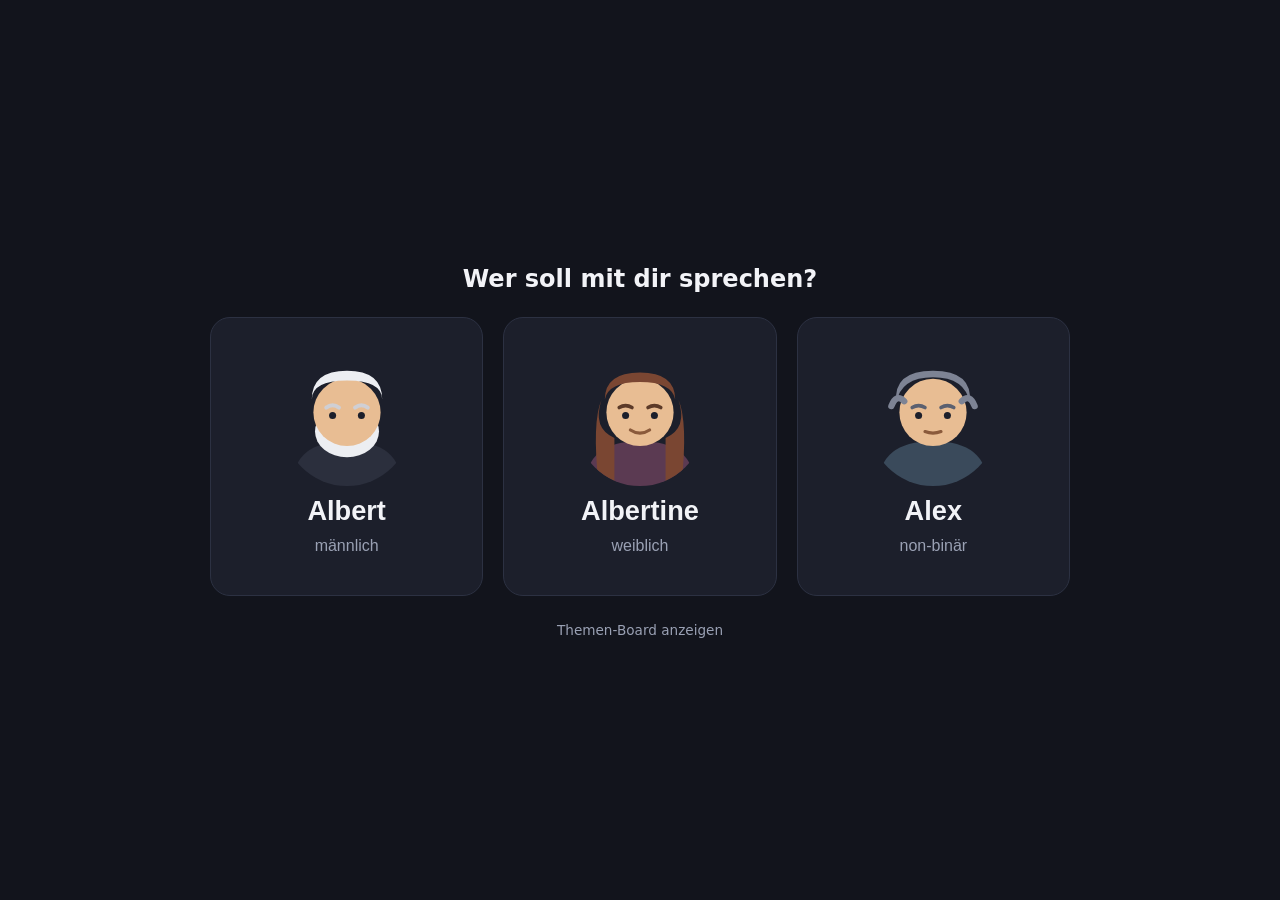
==== static/index.html @ 9870386e "Sichtbaren Audio-Chunk-Zaehler hinzufuegen, doppelte Antwort-Erzeugung verhindert Auf dem Screenshot" ====
<!DOCTYPE html>
<html lang="de">
<head>
<meta charset="UTF-8" />
<meta name="viewport" content="width=device-width, initial-scale=1" />
<title>Albert</title>
<link rel="stylesheet" href="style.css" />
</head>
<body>
  <main id="app">
    <section id="persona-select">
      <h1>Wer soll mit dir sprechen?</h1>
      <div class="persona-grid">
        <button class="persona-card" data-persona="albert">
          <svg viewBox="0 0 80 80" class="persona-avatar" aria-hidden="true">
            <path d="M6 80 Q6 52 40 52 Q74 52 74 80 Z" fill="#2b2f3d"/>
            <ellipse cx="40" cy="46" rx="20" ry="16" fill="#eceef2"/>
            <circle cx="40" cy="34" r="21" fill="#e8bd93"/>
            <path d="M18 26 Q18 8 40 8 Q62 8 62 26 Q62 14 40 14 Q18 14 18 26 Z" fill="#eceef2"/>
            <path d="M27 31 q4 -3 8 0" stroke="#cfcfd4" stroke-width="2.4" fill="none" stroke-linecap="round"/>
            <path d="M45 31 q4 -3 8 0" stroke="#cfcfd4" stroke-width="2.4" fill="none" stroke-linecap="round"/>
            <circle cx="31" cy="36" r="2.2" fill="#1c1f2b"/>
            <circle cx="49" cy="36" r="2.2" fill="#1c1f2b"/>
          </svg>
          <span class="persona-name">Albert</span>
          <span class="persona-label">männlich</span>
        </button>
        <button class="persona-card" data-persona="albertine">
          <svg viewBox="0 0 80 80" class="persona-avatar" aria-hidden="true">
            <path d="M6 80 Q6 52 40 52 Q74 52 74 80 Z" fill="#5b3a52"/>
            <path d="M14 78 Q10 40 16 26 Q10 44 24 50 L24 78 Z" fill="#7a4632"/>
            <path d="M66 78 Q70 40 64 26 Q70 44 56 50 L56 78 Z" fill="#7a4632"/>
            <circle cx="40" cy="34" r="21" fill="#e8bd93"/>
            <path d="M18 26 Q18 9 40 9 Q62 9 62 26 Q60 15 40 15 Q20 15 18 26 Z" fill="#7a4632"/>
            <path d="M27 31 q4 -2.5 8 0" stroke="#5c3a28" stroke-width="2.2" fill="none" stroke-linecap="round"/>
            <path d="M45 31 q4 -2.5 8 0" stroke="#5c3a28" stroke-width="2.2" fill="none" stroke-linecap="round"/>
            <circle cx="31" cy="36" r="2.2" fill="#1c1f2b"/>
            <circle cx="49" cy="36" r="2.2" fill="#1c1f2b"/>
            <path d="M34 45 Q40 49 46 45" stroke="#8a5a3b" stroke-width="2" fill="none" stroke-linecap="round"/>
          </svg>
          <span class="persona-name">Albertine</span>
          <span class="persona-label">weiblich</span>
        </button>
        <button class="persona-card" data-persona="alex">
          <svg viewBox="0 0 80 80" class="persona-avatar" aria-hidden="true">
            <path d="M6 80 Q6 52 40 52 Q74 52 74 80 Z" fill="#3a4a5b"/>
            <circle cx="40" cy="34" r="21" fill="#e8bd93"/>
            <path d="M17 28 Q15 8 40 8 Q65 8 63 28 Q60 12 40 12 Q20 12 17 28 Z" fill="#7d8394"/>
            <path d="M14 30 Q17 22 22 27" fill="none" stroke="#7d8394" stroke-width="4" stroke-linecap="round"/>
            <path d="M66 30 Q63 22 58 27" fill="none" stroke="#7d8394" stroke-width="4" stroke-linecap="round"/>
            <path d="M27 31 q4 -2.5 8 0" stroke="#5b6070" stroke-width="2.2" fill="none" stroke-linecap="round"/>
            <path d="M45 31 q4 -2.5 8 0" stroke="#5b6070" stroke-width="2.2" fill="none" stroke-linecap="round"/>
            <circle cx="31" cy="36" r="2.2" fill="#1c1f2b"/>
            <circle cx="49" cy="36" r="2.2" fill="#1c1f2b"/>
            <path d="M35 46 Q40 48 45 46" stroke="#8a5a3b" stroke-width="2" fill="none" stroke-linecap="round"/>
          </svg>
          <span class="persona-name">Alex</span>
          <span class="persona-label">non-binär</span>
        </button>
      </div>
      <p class="debug-link">
        <a href="/board.html">Themen-Board anzeigen</a>
      </p>
    </section>

    <section id="conversation" hidden>
      <button id="back-button" type="button">&larr; Person wechseln</button>
      <h1 id="persona-heading"></h1>

      <div id="status-badge" class="status status-inactive">
        <span class="dot"></span>
        <span id="status-text">Inaktiv</span>
      </div>

      <button id="toggle-button" class="toggle-button toggle-start" type="button">Start</button>

      <p id="mic-warning" class="mic-warning" hidden>
        Kein Mikrofonzugriff — Sprechen ist nicht möglich.
      </p>
      <div id="mic-indicator" class="mic-indicator" hidden>&#127908; hört zu ...</div>
      <div id="audio-debug" class="audio-debug" hidden></div>

      <div id="chat-log" class="chat-log"></div>
    </section>
  </main>
  <footer id="version-footer" class="version-footer"></footer>
  <script src="app.js"></script>
  <script>
    fetch("/api/version")
      .then((r) => r.json())
      .then((d) => { document.getElementById("version-footer").textContent = d.version; })
      .catch(() => {});
  </script>
</body>
</html>
---- static/style.css ----
:root {
  color-scheme: light dark;
  --bg: #12141c;
  --card-bg: #1c1f2b;
  --card-border: #2c3142;
  --text: #f2f3f7;
  --muted: #9aa1b4;
  --accent: #6c8cff;
  --green: #3ddc84;
  --red: #ff6767;
  --amber: #ffc247;
}

* {
  box-sizing: border-box;
}

body {
  margin: 0;
  min-height: 100vh;
  display: flex;
  align-items: center;
  justify-content: center;
  background: var(--bg);
  color: var(--text);
  font-family: "Segoe UI", system-ui, sans-serif;
  padding: 2rem 1rem;
}

#app {
  width: 100%;
  max-width: 860px;
}

h1 {
  text-align: center;
  font-weight: 600;
  margin-bottom: 1.5rem;
}

.persona-grid {
  display: grid;
  grid-template-columns: repeat(auto-fit, minmax(220px, 1fr));
  gap: 1.25rem;
}

.debug-link {
  text-align: center;
  margin-top: 1.5rem;
}

.debug-link a {
  color: var(--muted);
  font-size: 0.85rem;
  text-decoration: none;
}

.debug-link a:hover {
  color: var(--text);
}

.version-footer {
  position: fixed;
  bottom: 0.5rem;
  right: 0.75rem;
  font-size: 0.75rem;
  color: var(--muted);
  opacity: 0.55;
  font-family: monospace;
  pointer-events: none;
}

.persona-card {
  background: var(--card-bg);
  border: 1px solid var(--card-border);
  border-radius: 20px;
  padding: 2.5rem 1.5rem;
  color: var(--text);
  cursor: pointer;
  display: flex;
  flex-direction: column;
  align-items: center;
  gap: 0.6rem;
  font-size: 1.1rem;
  transition: transform 0.15s ease, border-color 0.15s ease;
}

.persona-card:hover,
.persona-card:focus-visible {
  transform: translateY(-2px);
  border-color: var(--accent);
}

.persona-avatar {
  width: 128px;
  height: 128px;
  border-radius: 50%;
  overflow: hidden;
  object-fit: cover;
}

.persona-name {
  font-size: 1.7rem;
  font-weight: 600;
}

.persona-label {
  color: var(--muted);
  font-size: 1rem;
}

#conversation {
  background: var(--card-bg);
  border: 1px solid var(--card-border);
  border-radius: 16px;
  padding: 2rem;
  text-align: center;
}

#back-button {
  background: none;
  border: none;
  color: var(--muted);
  cursor: pointer;
  font-size: 0.95rem;
  padding: 0;
  margin-bottom: 1rem;
}

#back-button:hover {
  color: var(--text);
}

.status {
  display: inline-flex;
  align-items: center;
  gap: 0.5rem;
  padding: 0.4rem 0.9rem;
  border-radius: 999px;
  background: rgba(255, 255, 255, 0.06);
  margin: 0.5rem 0 1rem;
  font-size: 0.9rem;
}

.status .dot {
  width: 0.6rem;
  height: 0.6rem;
  border-radius: 50%;
  background: var(--amber);
}

.status-connecting .dot {
  background: var(--amber);
}

.status-active .dot {
  background: var(--green);
  box-shadow: 0 0 8px var(--green);
}

.status-error .dot {
  background: var(--red);
}

.status-inactive .dot {
  background: var(--muted);
}

.toggle-button {
  display: block;
  margin: 0 auto 1rem;
  border: none;
  border-radius: 999px;
  padding: 0.6rem 2rem;
  font-size: 1rem;
  font-weight: 600;
  cursor: pointer;
  color: #0b0d13;
  transition: filter 0.15s ease;
}

.toggle-button:hover {
  filter: brightness(1.1);
}

.toggle-start {
  background: var(--green);
}

.toggle-stop {
  background: var(--red);
  color: #1a0b0b;
}

.hint {
  color: var(--muted);
  margin: 0.25rem 0;
}

.mic-warning {
  color: var(--red);
  font-size: 0.9rem;
}

.mic-indicator {
  margin-top: 0.75rem;
  font-size: 1rem;
}

.audio-debug {
  margin-top: 0.4rem;
  font-size: 0.78rem;
  color: var(--muted);
  font-family: monospace;
}

.chat-log {
  margin-top: 1.5rem;
  min-height: 3rem;
  max-height: 360px;
  overflow-y: auto;
  text-align: left;
  display: flex;
  flex-direction: column;
  gap: 0.6rem;
}

.message {
  max-width: 80%;
  padding: 0.55rem 0.9rem;
  border-radius: 14px;
  line-height: 1.4;
  white-space: pre-wrap;
  font-size: 0.95rem;
}

.message-assistant {
  align-self: flex-start;
  background: rgba(255, 255, 255, 0.06);
  color: var(--text);
  border-bottom-left-radius: 4px;
}

.message-user {
  align-self: flex-end;
  background: var(--accent);
  color: #0b0d13;
  border-bottom-right-radius: 4px;
}

.entry-notice {
  align-self: center;
  max-width: 95%;
  background: rgba(61, 220, 132, 0.12);
  border: 1px solid rgba(61, 220, 132, 0.35);
  color: var(--green);
  font-size: 0.82rem;
  padding: 0.5rem 0.9rem;
  border-radius: 14px;
  text-align: center;
}

.print-link {
  align-self: center;
  display: inline-block;
  max-width: 95%;
  background: rgba(61, 220, 132, 0.12);
  border: 1px solid rgba(61, 220, 132, 0.35);
  color: var(--green);
  font-weight: 600;
  font-size: 0.9rem;
  padding: 0.5rem 1rem;
  border-radius: 999px;
  text-align: center;
  text-decoration: none;
}

.print-link:hover {
  filter: brightness(1.15);
}
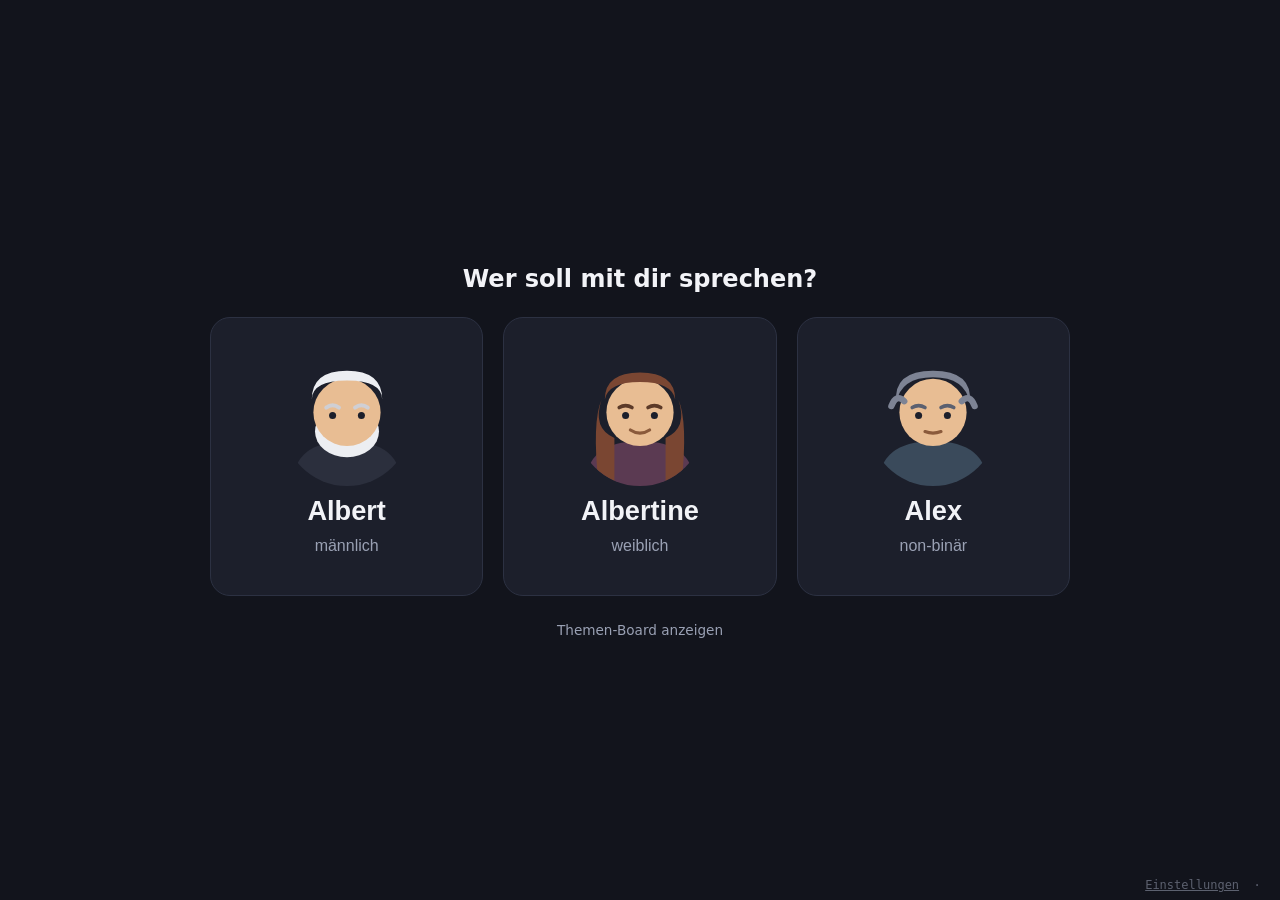
==== commit afa41264: "Einstellungsseite: sichtbare Personen und Sprachsteuerungs-Modus waehlbar Neue Seite /setup.html (ve" ====
--- a/static/index.html
+++ b/static/index.html
@@ -74,6 +74,7 @@
 
       <button id="toggle-button" class="toggle-button toggle-start" type="button">Start</button>
 
+      <p id="mode-hint" class="hint" hidden></p>
       <p id="mic-warning" class="mic-warning" hidden>
         Kein Mikrofonzugriff — Sprechen ist nicht möglich.
       </p>
@@ -83,12 +84,16 @@
       <div id="chat-log" class="chat-log"></div>
     </section>
   </main>
-  <footer id="version-footer" class="version-footer"></footer>
+  <footer id="version-footer" class="version-footer">
+    <a href="/setup.html">Einstellungen</a>
+    &nbsp;·&nbsp;
+    <span id="version-text"></span>
+  </footer>
   <script src="app.js"></script>
   <script>
     fetch("/api/version")
       .then((r) => r.json())
-      .then((d) => { document.getElementById("version-footer").textContent = d.version; })
+      .then((d) => { document.getElementById("version-text").textContent = d.version; })
       .catch(() => {});
   </script>
 </body>
--- a/static/style.css
+++ b/static/style.css
@@ -15,6 +15,10 @@
   box-sizing: border-box;
 }
 
+[hidden] {
+  display: none !important;
+}
+
 body {
   margin: 0;
   min-height: 100vh;
@@ -67,7 +71,14 @@
   color: var(--muted);
   opacity: 0.55;
   font-family: monospace;
-  pointer-events: none;
+}
+
+.version-footer a {
+  color: var(--muted);
+}
+
+.version-footer a:hover {
+  color: var(--text);
 }
 
 .persona-card {
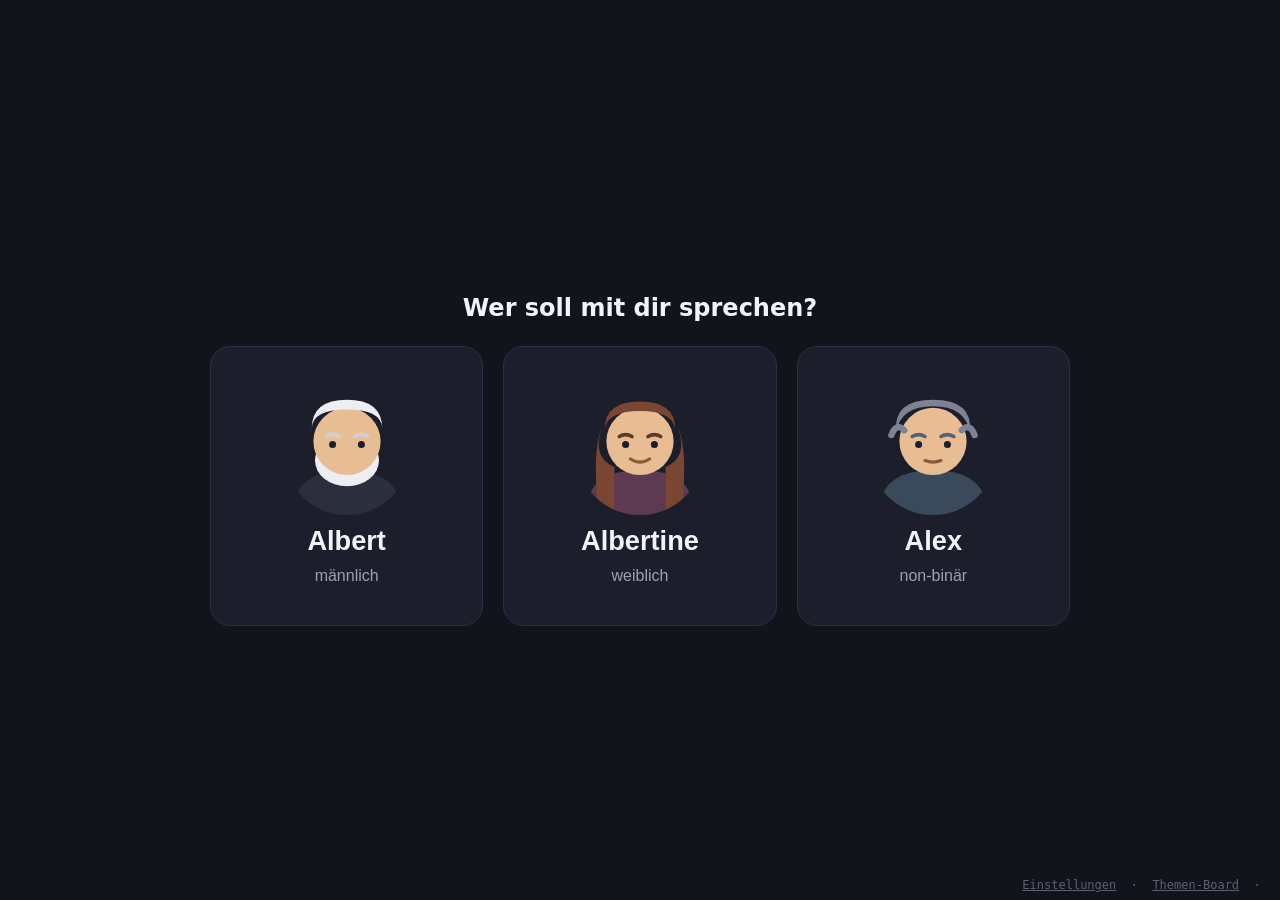
==== commit db2b9bda: "Stimmen pro Person waehlbar machen, mit Vorhoer-Button Neue Einstellung persona_voices: pro Person e" ====
--- a/static/index.html
+++ b/static/index.html
@@ -58,9 +58,6 @@
           <span class="persona-label">non-binär</span>
         </button>
       </div>
-      <p class="debug-link">
-        <a href="/board.html">Themen-Board anzeigen</a>
-      </p>
     </section>
 
     <section id="conversation" hidden>
@@ -87,7 +84,9 @@
   <footer id="version-footer" class="version-footer">
     <a href="/setup.html">Einstellungen</a>
     &nbsp;·&nbsp;
-    <span id="version-text"></span>
+    <a href="/board.html">Themen-Board</a>
+    &nbsp;·&nbsp;
+    <a href="https://github.com/jus-dan/albert" target="_blank" rel="noopener" id="version-text"></a>
   </footer>
   <script src="app.js"></script>
   <script>
--- a/static/style.css
+++ b/static/style.css
@@ -48,21 +48,6 @@
   gap: 1.25rem;
 }
 
-.debug-link {
-  text-align: center;
-  margin-top: 1.5rem;
-}
-
-.debug-link a {
-  color: var(--muted);
-  font-size: 0.85rem;
-  text-decoration: none;
-}
-
-.debug-link a:hover {
-  color: var(--text);
-}
-
 .version-footer {
   position: fixed;
   bottom: 0.5rem;
@@ -271,10 +256,15 @@
   text-align: center;
 }
 
+.print-actions {
+  align-self: center;
+  display: flex;
+  align-items: center;
+  gap: 0.7rem;
+  max-width: 95%;
+}
+
 .print-link {
-  align-self: center;
-  display: inline-block;
-  max-width: 95%;
   background: rgba(61, 220, 132, 0.12);
   border: 1px solid rgba(61, 220, 132, 0.35);
   color: var(--green);
@@ -283,9 +273,24 @@
   padding: 0.5rem 1rem;
   border-radius: 999px;
   text-align: center;
-  text-decoration: none;
+  cursor: pointer;
 }
 
 .print-link:hover {
   filter: brightness(1.15);
 }
+
+.print-link:disabled {
+  opacity: 0.7;
+  cursor: default;
+}
+
+.print-view-link {
+  color: var(--muted);
+  font-size: 0.82rem;
+  text-decoration: underline;
+}
+
+.print-view-link:hover {
+  color: var(--text);
+}
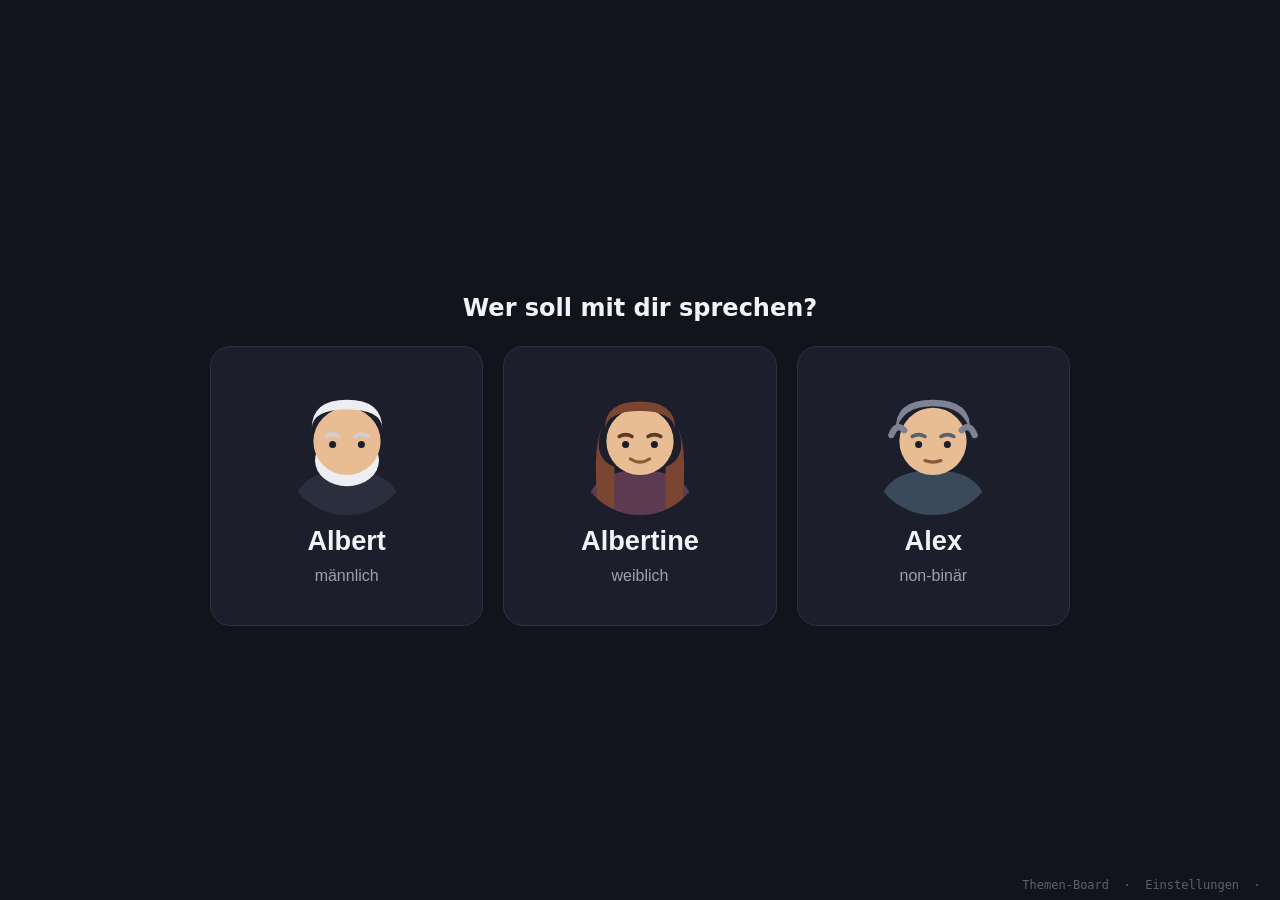
==== commit 67f921ba: "README auf aktuellen Stand bringen, Footer-Reihenfolge: Board vor Einstellungen README beschrieb noc" ====
--- a/static/index.html
+++ b/static/index.html
@@ -82,9 +82,9 @@
     </section>
   </main>
   <footer id="version-footer" class="version-footer">
+    <a href="/board.html">Themen-Board</a>
+    &nbsp;·&nbsp;
     <a href="/setup.html">Einstellungen</a>
-    &nbsp;·&nbsp;
-    <a href="/board.html">Themen-Board</a>
     &nbsp;·&nbsp;
     <a href="https://github.com/jus-dan/albert" target="_blank" rel="noopener" id="version-text"></a>
   </footer>
--- a/static/style.css
+++ b/static/style.css
@@ -60,6 +60,7 @@
 
 .version-footer a {
   color: var(--muted);
+  text-decoration: none;
 }
 
 .version-footer a:hover {
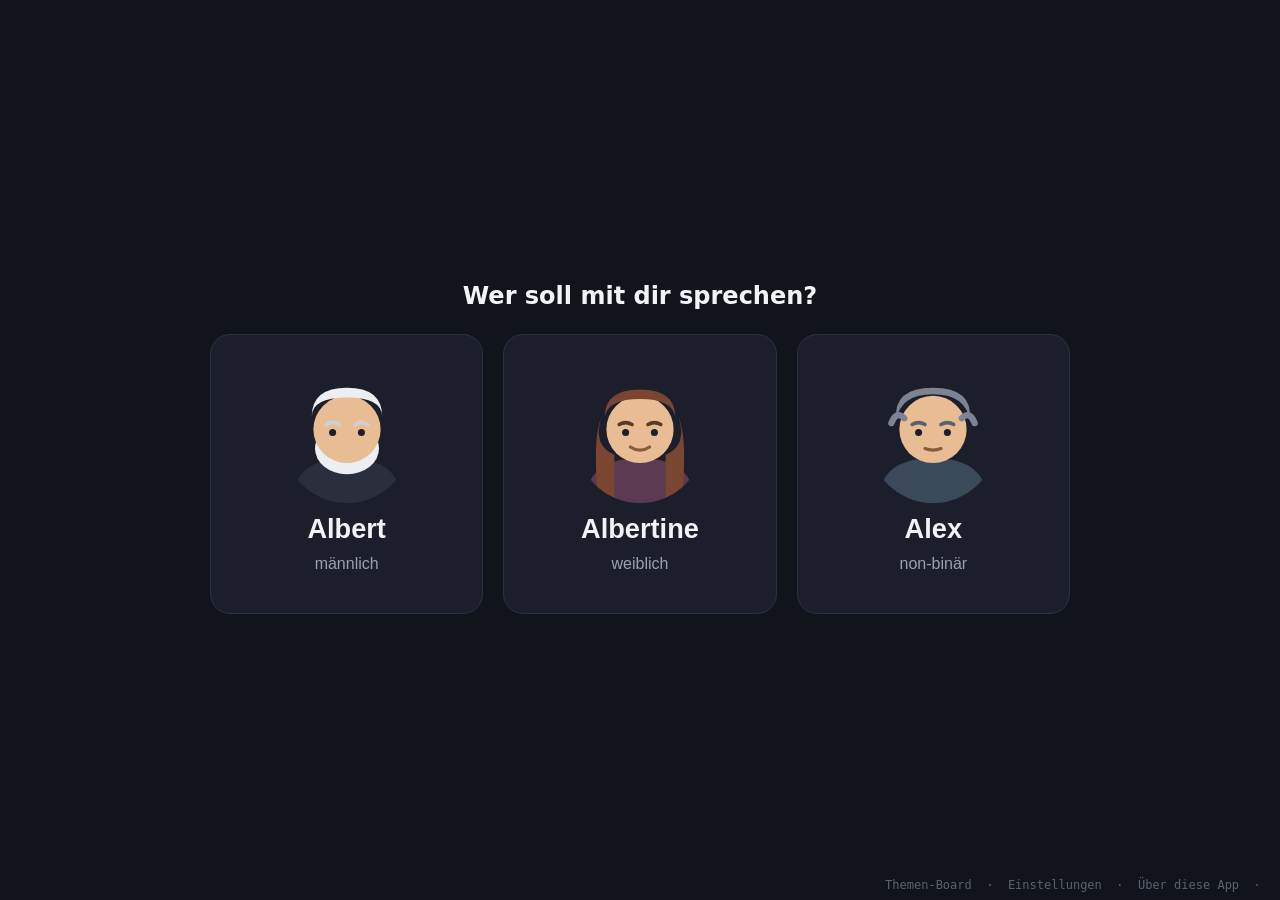
==== commit 82422355: "Transparenz-Seite /about.html hinzufuegen: Strukturbild fuer Besucher Damit Leute mit Fragen nachvol" ====
--- a/static/index.html
+++ b/static/index.html
@@ -86,6 +86,8 @@
     &nbsp;·&nbsp;
     <a href="/setup.html">Einstellungen</a>
     &nbsp;·&nbsp;
+    <a href="/about.html">Über diese App</a>
+    &nbsp;·&nbsp;
     <a href="https://github.com/jus-dan/albert" target="_blank" rel="noopener" id="version-text"></a>
   </footer>
   <script src="app.js"></script>
--- a/static/style.css
+++ b/static/style.css
@@ -28,7 +28,7 @@
   background: var(--bg);
   color: var(--text);
   font-family: "Segoe UI", system-ui, sans-serif;
-  padding: 2rem 1rem;
+  padding: 2rem 1rem 3.5rem;
 }
 
 #app {
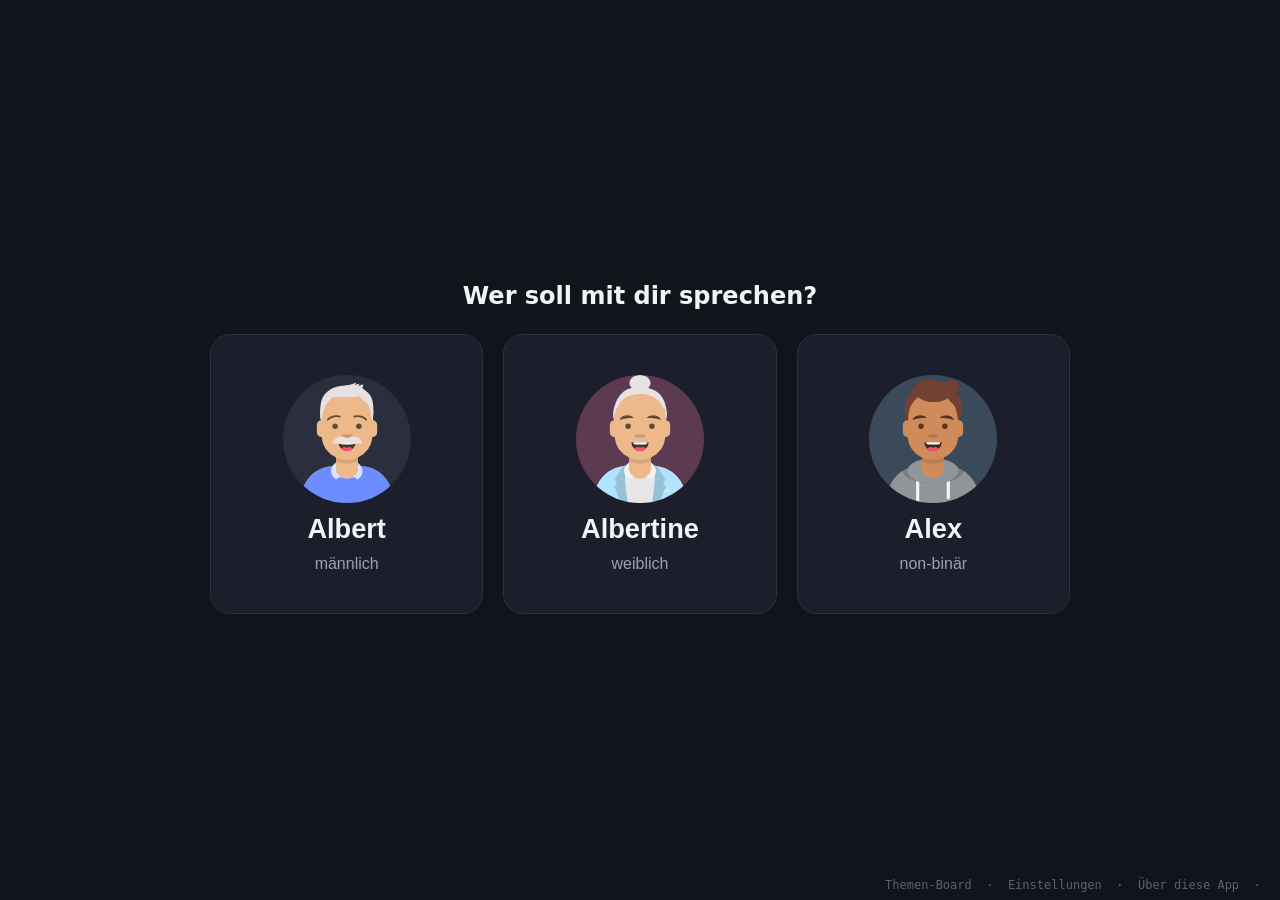
==== commit f6a0cfd3: "Persona-Avatare durch fertige Illustrationen ersetzen (DiceBear Avataaars) Die selbst gezeichneten P" ====
--- a/static/index.html
+++ b/static/index.html
@@ -12,48 +12,17 @@
       <h1>Wer soll mit dir sprechen?</h1>
       <div class="persona-grid">
         <button class="persona-card" data-persona="albert">
-          <svg viewBox="0 0 80 80" class="persona-avatar" aria-hidden="true">
-            <path d="M6 80 Q6 52 40 52 Q74 52 74 80 Z" fill="#2b2f3d"/>
-            <ellipse cx="40" cy="46" rx="20" ry="16" fill="#eceef2"/>
-            <circle cx="40" cy="34" r="21" fill="#e8bd93"/>
-            <path d="M18 26 Q18 8 40 8 Q62 8 62 26 Q62 14 40 14 Q18 14 18 26 Z" fill="#eceef2"/>
-            <path d="M27 31 q4 -3 8 0" stroke="#cfcfd4" stroke-width="2.4" fill="none" stroke-linecap="round"/>
-            <path d="M45 31 q4 -3 8 0" stroke="#cfcfd4" stroke-width="2.4" fill="none" stroke-linecap="round"/>
-            <circle cx="31" cy="36" r="2.2" fill="#1c1f2b"/>
-            <circle cx="49" cy="36" r="2.2" fill="#1c1f2b"/>
-          </svg>
+          <img src="avatars/albert.svg" class="persona-avatar" alt="" aria-hidden="true" />
           <span class="persona-name">Albert</span>
           <span class="persona-label">männlich</span>
         </button>
         <button class="persona-card" data-persona="albertine">
-          <svg viewBox="0 0 80 80" class="persona-avatar" aria-hidden="true">
-            <path d="M6 80 Q6 52 40 52 Q74 52 74 80 Z" fill="#5b3a52"/>
-            <path d="M14 78 Q10 40 16 26 Q10 44 24 50 L24 78 Z" fill="#7a4632"/>
-            <path d="M66 78 Q70 40 64 26 Q70 44 56 50 L56 78 Z" fill="#7a4632"/>
-            <circle cx="40" cy="34" r="21" fill="#e8bd93"/>
-            <path d="M18 26 Q18 9 40 9 Q62 9 62 26 Q60 15 40 15 Q20 15 18 26 Z" fill="#7a4632"/>
-            <path d="M27 31 q4 -2.5 8 0" stroke="#5c3a28" stroke-width="2.2" fill="none" stroke-linecap="round"/>
-            <path d="M45 31 q4 -2.5 8 0" stroke="#5c3a28" stroke-width="2.2" fill="none" stroke-linecap="round"/>
-            <circle cx="31" cy="36" r="2.2" fill="#1c1f2b"/>
-            <circle cx="49" cy="36" r="2.2" fill="#1c1f2b"/>
-            <path d="M34 45 Q40 49 46 45" stroke="#8a5a3b" stroke-width="2" fill="none" stroke-linecap="round"/>
-          </svg>
+          <img src="avatars/albertine.svg" class="persona-avatar" alt="" aria-hidden="true" />
           <span class="persona-name">Albertine</span>
           <span class="persona-label">weiblich</span>
         </button>
         <button class="persona-card" data-persona="alex">
-          <svg viewBox="0 0 80 80" class="persona-avatar" aria-hidden="true">
-            <path d="M6 80 Q6 52 40 52 Q74 52 74 80 Z" fill="#3a4a5b"/>
-            <circle cx="40" cy="34" r="21" fill="#e8bd93"/>
-            <path d="M17 28 Q15 8 40 8 Q65 8 63 28 Q60 12 40 12 Q20 12 17 28 Z" fill="#7d8394"/>
-            <path d="M14 30 Q17 22 22 27" fill="none" stroke="#7d8394" stroke-width="4" stroke-linecap="round"/>
-            <path d="M66 30 Q63 22 58 27" fill="none" stroke="#7d8394" stroke-width="4" stroke-linecap="round"/>
-            <path d="M27 31 q4 -2.5 8 0" stroke="#5b6070" stroke-width="2.2" fill="none" stroke-linecap="round"/>
-            <path d="M45 31 q4 -2.5 8 0" stroke="#5b6070" stroke-width="2.2" fill="none" stroke-linecap="round"/>
-            <circle cx="31" cy="36" r="2.2" fill="#1c1f2b"/>
-            <circle cx="49" cy="36" r="2.2" fill="#1c1f2b"/>
-            <path d="M35 46 Q40 48 45 46" stroke="#8a5a3b" stroke-width="2" fill="none" stroke-linecap="round"/>
-          </svg>
+          <img src="avatars/alex.svg" class="persona-avatar" alt="" aria-hidden="true" />
           <span class="persona-name">Alex</span>
           <span class="persona-label">non-binär</span>
         </button>
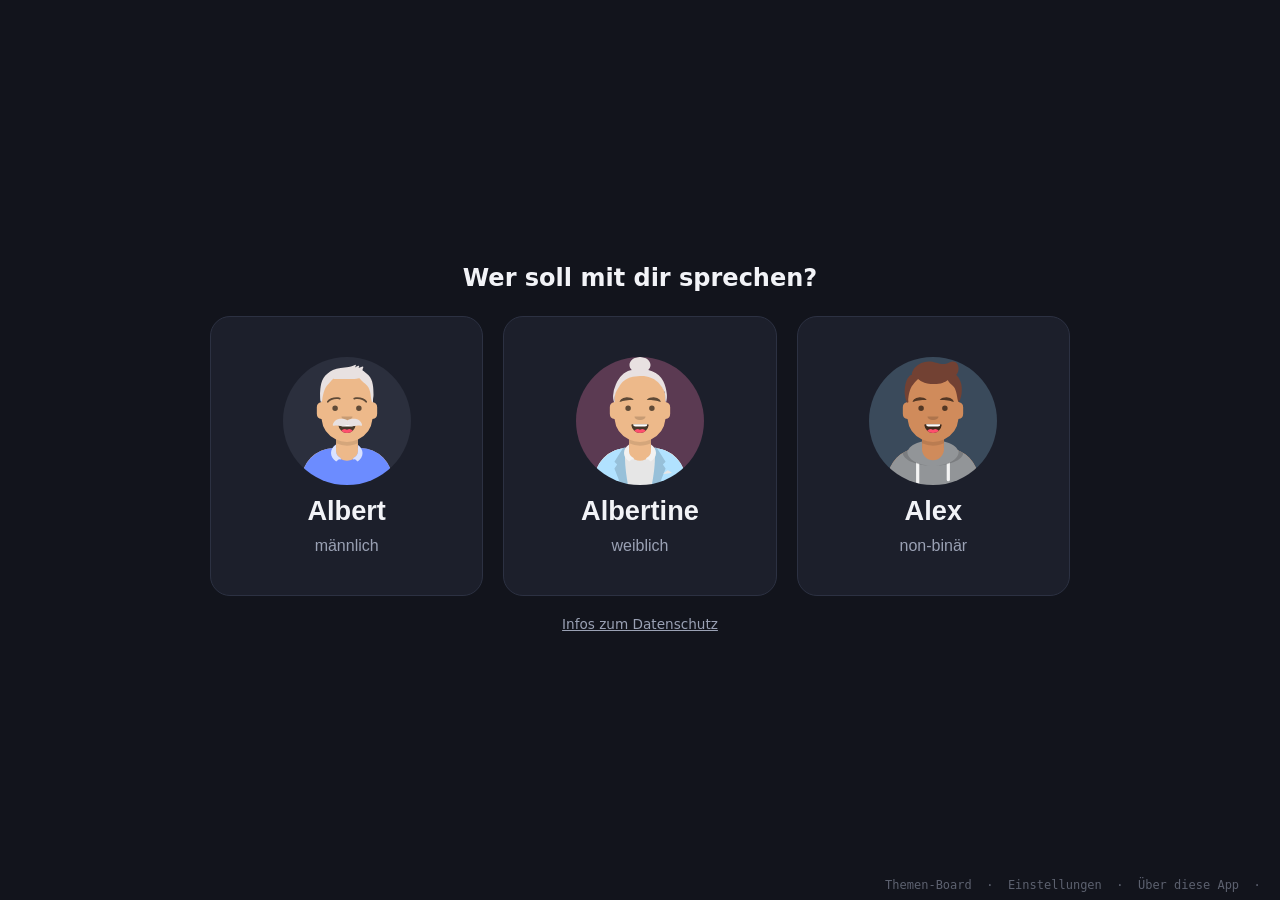
==== commit 1192a7c3: "Datenschutz-Abschnitt auf About-Seite und Link unter den Figuren Neuer Abschnitt "Datenschutz" (Uebe" ====
--- a/static/index.html
+++ b/static/index.html
@@ -27,6 +27,9 @@
           <span class="persona-label">non-binär</span>
         </button>
       </div>
+      <p class="privacy-note">
+        <a href="/about.html#datenschutz" target="_blank" rel="noopener">Infos zum Datenschutz</a>
+      </p>
     </section>
 
     <section id="conversation" hidden>
--- a/static/style.css
+++ b/static/style.css
@@ -67,6 +67,21 @@
   color: var(--text);
 }
 
+.privacy-note {
+  margin: 1.25rem 0 0;
+  text-align: center;
+  font-size: 0.85rem;
+}
+
+.privacy-note a {
+  color: var(--muted);
+  text-decoration: underline;
+}
+
+.privacy-note a:hover {
+  color: var(--text);
+}
+
 .persona-card {
   background: var(--card-bg);
   border: 1px solid var(--card-border);
@@ -200,8 +215,10 @@
 }
 
 .mic-indicator {
-  margin-top: 0.75rem;
-  font-size: 1rem;
+  margin-top: 1rem;
+  font-size: 1.75rem;
+  font-weight: 700;
+  color: var(--green);
 }
 
 .audio-debug {
